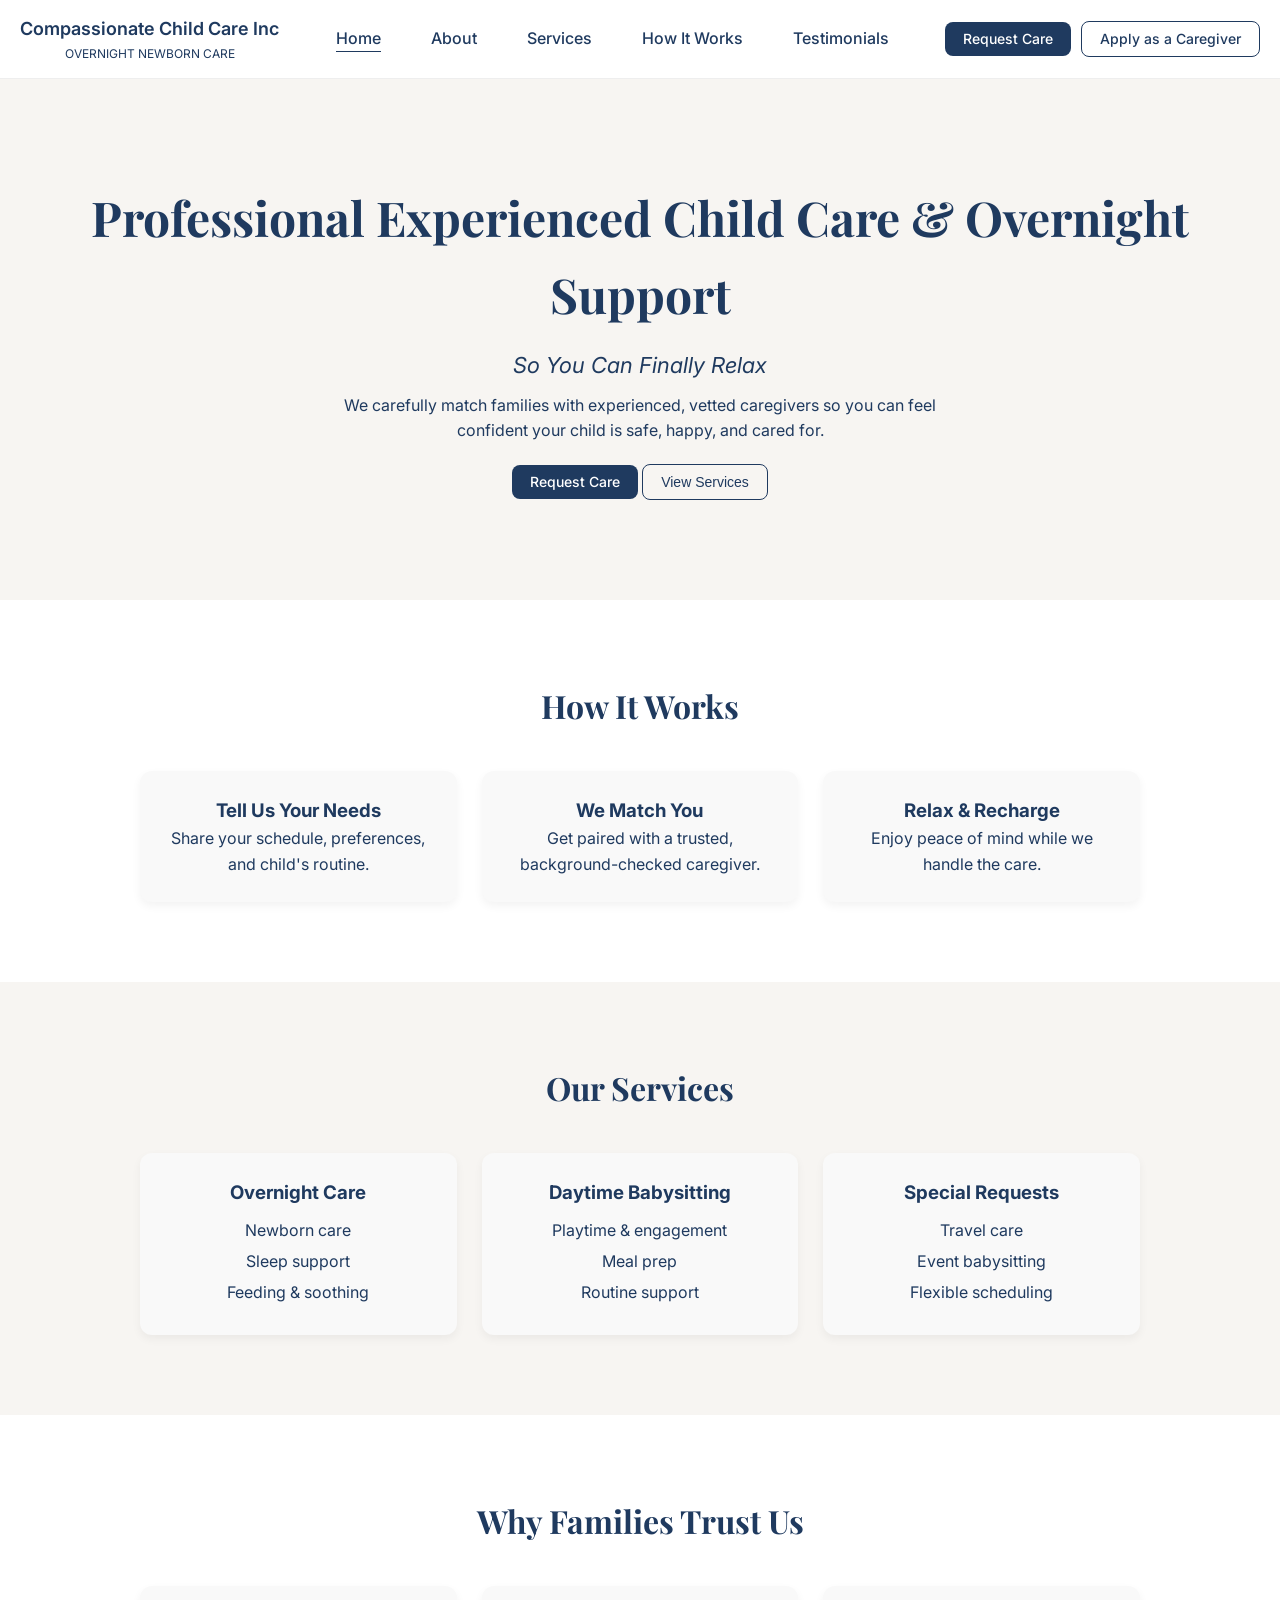
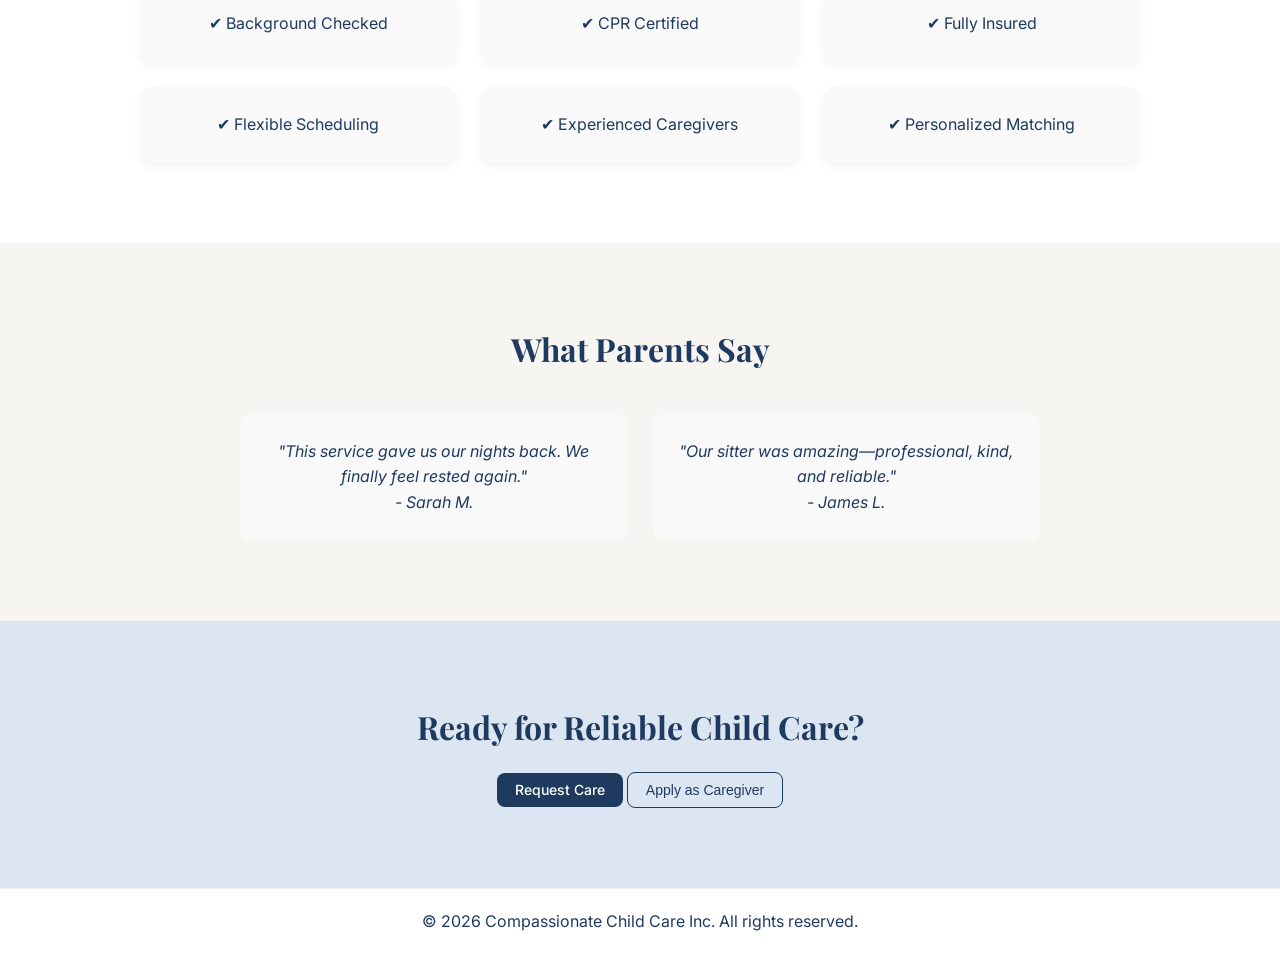
==== frontend/index.html @ 37cce836 "init" ====
<!DOCTYPE html>
<html lang="en">
    <head>
        <meta charset="UTF-8" />
        <meta name="viewport" content="width=device-width, initial-scale=1.0" />
        <title>Trusted Babysitter Care</title>

        <!-- Google Fonts -->
        <link
            href="https://fonts.googleapis.com/css2?family=Playfair+Display:wght@500;700&family=Inter:wght@300;400;500;600&display=swap"
            rel="stylesheet"
        />

        <!-- External CSS -->
        <link rel="stylesheet" href="styles.css" />
        <script src="https://ajax.googleapis.com/ajax/libs/jquery/3.7.1/jquery.min.js"></script>
    </head>
    <body>
        <!-- NAVBAR -->
        <header class="navbar">
            <div class="logo-container">
                <a href="index.html" class="logo"
                    >Compassionate Child Care Inc</a
                >
                <a href="index.html" class="sub-logo">OVERNIGHT NEWBORN CARE</a>
            </div>

            <nav class="nav-links">
                <a href="index.html" class="selected-tab">Home</a>
                <a href="about.html">About</a>
                <a href="index.html#services">Services</a>
                <a href="index.html#how-it-works">How It Works</a>
                <a href="testimonials.html">Testimonials</a>
            </nav>

            <div class="nav-buttons">
                <a href="request.html" class="btn primary">Request Care</a>
                <a href="apply.html" class="btn secondary"
                    >Apply as a Caregiver</a
                >
            </div>

            <div class="menu-toggle" id="menu-toggle">☰</div>
        </header>

        <!-- MOBILE MENU -->
        <div class="mobile-menu" id="mobile-menu">
            <a href="index.html" class="selected-tab">Home</a>
            <a href="about.html">About</a>
            <a href="index.html#services">Services</a>
            <a href="index.html#how-it-works">How It Works</a>
            <a href="testimonials.html">Testimonials</a>
            <a href="request.html" class="btn primary full">Request Care</a>
            <a href="apply.html" class="btn secondary">Apply as a Caregiver</a>
        </div>

        <!-- HERO -->
        <section class="hero">
            <div class="hero-content">
                <h1>Professional Experienced Child Care & Overnight Support</h1>
                <p class="subtitle">So You Can Finally Relax</p>
                <p class="description">
                    We carefully match families with experienced, vetted
                    caregivers so you can feel confident your child is safe,
                    happy, and cared for.
                </p>
                <div class="hero-buttons">
                    <a href="request.html" class="btn primary">Request Care</a>
                    <button class="btn secondary">View Services</button>
                </div>
            </div>
        </section>

        <!-- HOW IT WORKS -->
        <section class="section light" id="how-it-works">
            <h2>How It Works</h2>

            <div class="grid-3">
                <div class="card">
                    <h3>Tell Us Your Needs</h3>
                    <p>
                        Share your schedule, preferences, and child's routine.
                    </p>
                </div>

                <div class="card">
                    <h3>We Match You</h3>
                    <p>
                        Get paired with a trusted, background-checked caregiver.
                    </p>
                </div>

                <div class="card">
                    <h3>Relax & Recharge</h3>
                    <p>Enjoy peace of mind while we handle the care.</p>
                </div>
            </div>
        </section>

        <!-- SERVICES -->
        <section class="section" id="services">
            <h2>Our Services</h2>

            <div class="grid-3">
                <div class="card">
                    <h3>Overnight Care</h3>
                    <ul>
                        <li>Newborn care</li>
                        <li>Sleep support</li>
                        <li>Feeding & soothing</li>
                    </ul>
                </div>

                <div class="card">
                    <h3>Daytime Babysitting</h3>
                    <ul>
                        <li>Playtime & engagement</li>
                        <li>Meal prep</li>
                        <li>Routine support</li>
                    </ul>
                </div>

                <div class="card">
                    <h3>Special Requests</h3>
                    <ul>
                        <li>Travel care</li>
                        <li>Event babysitting</li>
                        <li>Flexible scheduling</li>
                    </ul>
                </div>
            </div>
        </section>

        <!-- TRUST -->
        <section class="section light">
            <h2>Why Families Trust Us</h2>

            <div class="grid-3">
                <div class="card">✔ Background Checked</div>
                <div class="card">✔ CPR Certified</div>
                <div class="card">✔ Fully Insured</div>
                <div class="card">✔ Flexible Scheduling</div>
                <div class="card">✔ Experienced Caregivers</div>
                <div class="card">✔ Personalized Matching</div>
            </div>
        </section>

        <!-- TESTIMONIALS -->
        <section class="section">
            <h2>What Parents Say</h2>

            <div class="grid-2">
                <div class="testimonial">
                    <p>
                        "This service gave us our nights back. We finally feel
                        rested again."
                    </p>
                    <span>- Sarah M.</span>
                </div>

                <div class="testimonial">
                    <p>
                        "Our sitter was amazing—professional, kind, and
                        reliable."
                    </p>
                    <span>- James L.</span>
                </div>
            </div>
        </section>

        <!-- CTA -->
        <section class="cta-section">
            <h2>Ready for Reliable Child Care?</h2>
            <div>
                <a href="request.html" class="btn primary">Request Care</a>
                <button class="btn secondary">Apply as Caregiver</button>
            </div>
        </section>

        <!-- FOOTER -->
        <footer>
            <p>© 2026 Compassionate Child Care Inc. All rights reserved.</p>
        </footer>
    </body>
    <script src="script.js"></script>
</html>
---- frontend/styles.css ----
/* RESET */
* {
    margin: 0;
    padding: 0;
    box-sizing: border-box;
}

body {
    font-family: "Inter", sans-serif;
    background: #f7f5f2;
    color: #1f3a5f;
    line-height: 1.6;
}

/* NAVBAR */
.navbar {
    display: flex;
    justify-content: space-between;
    align-items: center;
    padding: 20px 40px;
    background: white;
    border-bottom: 1px solid #eee;
}

.navbar nav a {
    margin: 0 15px;
    text-decoration: none;
    color: #1f3a5f;
    font-weight: 500;
}

.logo {
    font-weight: 600;
}

.nav-buttons {
    display: flex;
    gap: 10px;
}

/* HERO */
.hero {
    text-align: center;
    padding: 100px 20px;
}

.hero h1 {
    font-family: "Playfair Display", serif;
    font-size: 48px;
    margin-bottom: 15px;
}

.subtitle {
    font-style: italic;
    font-size: 22px;
    margin-bottom: 10px;
}

.description {
    max-width: 600px;
    margin: 0 auto 20px;
}

/* SECTIONS */
.section {
    padding: 80px 20px;
    text-align: center;
}

.section.light {
    background: #ffffff;
}

h2 {
    font-family: "Playfair Display", serif;
    margin-bottom: 40px;
    font-size: 32px;
}

/* GRID */
.grid-3 {
    display: grid;
    grid-template-columns: repeat(3, 1fr);
    gap: 25px;
    max-width: 1000px;
    margin: auto;
}

.grid-2 {
    display: grid;
    grid-template-columns: repeat(2, 1fr);
    gap: 25px;
    max-width: 800px;
    margin: auto;
}

/* CARD */
.card {
    background: #f9f9f9;
    padding: 25px;
    border-radius: 12px;
    box-shadow: 0 4px 10px rgba(0, 0, 0, 0.05);
}

.card ul {
    list-style: none;
    margin-top: 10px;
}

.card ul li {
    margin: 5px 0;
}

/* TESTIMONIAL */
.testimonial {
    background: #f9f9f9;
    padding: 25px;
    border-radius: 12px;
    font-style: italic;
}

/* CTA */
.cta-section {
    text-align: center;
    padding: 80px 20px;
    background: #dce6f2;
}

.cta-section h2 {
    margin-bottom: 20px;
}

/* BUTTONS */
.btn {
    padding: 12px 22px;
    border-radius: 8px;
    border: none;
    cursor: pointer;
    font-weight: 500;
}

.btn.primary {
    background: #1f3a5f;
    color: white;
}

.btn.secondary {
    background: transparent;
    border: 1px solid #1f3a5f;
    color: #1f3a5f;
}

/* FOOTER */
footer {
    text-align: center;
    padding: 20px;
    background: white;
    border-top: 1px solid #eee;
}

/* FORM PAGE */

.form-title {
    font-family: "Playfair Display", serif;
    font-size: 40px;
    text-align: center;
}

.form-subtitle {
    text-align: center;
    margin-top: 10px;
    margin-bottom: 40px;
}

.form-section {
    max-width: 800px;
    margin: auto;
    padding: 20px;
}

.care-form {
    display: flex;
    flex-direction: column;
    gap: 15px;
}

.care-form h2 {
    margin-top: 30px;
    font-size: 22px;
    text-align: left;
}

.care-form input,
.care-form textarea,
select {
    padding: 12px;
    border-radius: 8px;
    border: 1px solid #ddd;
    font-family: "Inter", sans-serif;
    font-size: 14px;
    width: 100%;
}

.care-form textarea {
    min-height: 100px;
    resize: vertical;
}

.checkbox {
    display: flex;
    align-items: center;
    gap: 10px;
    font-size: 14px;
}

.full {
    width: 100%;
    margin-top: 20px;
}
/* BUTTON BASE */
.btn {
    display: inline-block;
    padding: 10px 18px; /* reduced from 12x22 */
    border-radius: 8px;
    border: none;
    cursor: pointer;
    font-weight: 500;
    font-size: 14px;
    text-decoration: none; /* fixes <a> buttons */
    line-height: 1;
    white-space: nowrap;
}

.nav-buttons {
    display: flex;
    gap: 10px;
    align-items: center;
}

/* PRIMARY */
.btn.primary {
    background: #1f3a5f;
    color: white;
}

/* SECONDARY */
.btn.secondary {
    background: transparent;
    border: 1px solid #1f3a5f;
    color: #1f3a5f;
}

/* FULL WIDTH (form submit only) */
.btn.full {
    width: 100%;
    padding: 12px; /* slightly larger ONLY for submit */
}

.logo-container {
    display: flex;
    align-items: center;
    justify-content: center;
    flex-direction: column;
    gap: 0px;
}

.logo {
    font-weight: 600;
    text-decoration: none;
    color: #1f3a5f;
    font-size: 18px;
}
.sub-logo {
    font-weight: 400;
    text-decoration: none;
    color: #1f3a5f;
    font-size: 12px;
}

.btn.primary:hover {
    opacity: 0.9;
}

.btn.secondary:hover {
    background: #1f3a5f;
    color: white;
}

/* RESPONSIVE */
@media (max-width: 900px) {
    .grid-3 {
        grid-template-columns: 1fr;
    }

    .grid-2 {
        grid-template-columns: 1fr;
    }

    .hero h1 {
        font-size: 36px;
    }

    .navbar {
        flex-direction: column;
        gap: 15px;
    }
}

/* NAVBAR BASE */
.navbar {
    display: flex;
    justify-content: space-between;
    align-items: center;
    padding: 15px 20px;
    background: white;
    border-bottom: 1px solid #eee;
    position: relative;
}

.nav-links {
    display: flex;
    gap: 20px;
}

.menu-toggle {
    display: none;
    font-size: 24px;
    cursor: pointer;
}

/* MOBILE MENU */
.mobile-menu {
    display: none;
    flex-direction: column;
    gap: 15px;
    padding: 20px;
    background: white;
    border-bottom: 1px solid #eee;
}

.mobile-menu a {
    text-decoration: none;
    color: #1f3a5f;
    font-weight: 500;
}

.form-group {
    display: flex;
    flex-direction: column;
}

.error-message {
    color: #c0392b;
    font-size: 12px;
    margin-top: 4px;
    min-height: 14px;
}

input.error,
textarea.error,
select.error {
    border: 1px solid #c0392b;
    background: #fff5f5;
}

/* LOADER OVERLAY */
.loader {
    position: fixed;
    top: 0;
    left: 0;
    width: 100%;
    height: 100%;
    background: rgba(247, 245, 242, 0.95);
    display: flex;
    flex-direction: column;
    align-items: center;
    justify-content: center;
    z-index: 9999;
}

.loader.hidden {
    display: none;
}

.spinner {
    width: 40px;
    height: 40px;
    border: 4px solid #ddd;
    border-top: 4px solid #1f3a5f;
    border-radius: 50%;
    animation: spin 1s linear infinite;
    margin-bottom: 15px;
}

@keyframes spin {
    to {
        transform: rotate(360deg);
    }
}

/* TOAST */
.toast {
    position: fixed;
    bottom: 30px;
    right: 30px;
    background: #1f3a5f;
    color: white;
    padding: 14px 20px;
    border-radius: 10px;
    box-shadow: 0 8px 20px rgba(0, 0, 0, 0.15);
    font-size: 14px;
    z-index: 10000;
    opacity: 0;
    transform: translateY(20px);
    transition: all 0.3s ease;
}

.toast.show {
    opacity: 1;
    transform: translateY(0);
}

.toast.error {
    background: #c0392b;
}

.about-block {
    margin-bottom: 40px;
}

.about-list {
    text-align: left;
    max-width: 600px;
    margin: 0 auto;
    padding-left: 20px;
}

.about-list li {
    margin: 8px 0;
}

.about-container {
    max-width: 700px;
    margin: 0 auto;
    padding: 20px;
}

.about-card {
    background: white;
    padding: 30px;
    border-radius: 14px;
    box-shadow: 0 8px 20px rgba(0, 0, 0, 0.06);
    line-height: 1.7;
}

.about-intro {
    font-weight: 600;
    font-size: 18px;
    margin-bottom: 15px;
}

.about-card p {
    margin-bottom: 15px;
}

.selected-tab {
    border-bottom: 1px solid #1f3a5f;
}

html {
    scroll-behavior: smooth;
}

section {
    scroll-margin-top: 100px; /* adjust based on navbar height */
}

.testimonials-container {
    max-width: 1100px;
    margin: 0 auto;
    padding: 20px;
    display: grid;
    grid-template-columns: repeat(auto-fit, minmax(280px, 1fr));
    gap: 25px;
}

.testimonial-card {
    background: white;
    padding: 25px;
    border-radius: 14px;
    box-shadow: 0 8px 20px rgba(0, 0, 0, 0.06);
    display: flex;
    flex-direction: column;
    justify-content: space-between;
}

.quote {
    font-size: 15px;
    line-height: 1.6;
    margin-bottom: 15px;
    color: #333;
}

.author {
    font-weight: 600;
    font-size: 14px;
    color: #1f3a5f;
}

/* MULTI STEP FORM */
.form-step {
    display: none;
}

.form-step.active {
    display: block;
}

/* PROGRESS BAR */
.progress-container {
    max-width: 600px;
    margin: 0 auto 30px;
}

.progress-bar {
    width: 100%;
    height: 6px;
    background: #eee;
    border-radius: 10px;
    overflow: hidden;
}

.progress-fill {
    height: 100%;
    width: 0%;
    background: #1f3a5f;
    transition: width 0.3s ease;
}

.progress-steps {
    display: flex;
    justify-content: space-between;
    font-size: 12px;
    margin-top: 8px;
    color: #777;
}

/* NAV BUTTONS */
.form-nav {
    display: flex;
    justify-content: space-between;
    margin-top: 25px;
}

.form-nav .btn {
    min-width: 120px;
}

/* MOBILE STYLES */
@media (max-width: 768px) {
    .nav-links,
    .nav-buttons {
        display: none;
    }

    .menu-toggle {
        display: block;
    }

    .mobile-menu.active {
        display: flex;
    }

    .logo {
        font-size: 16px;
    }
}
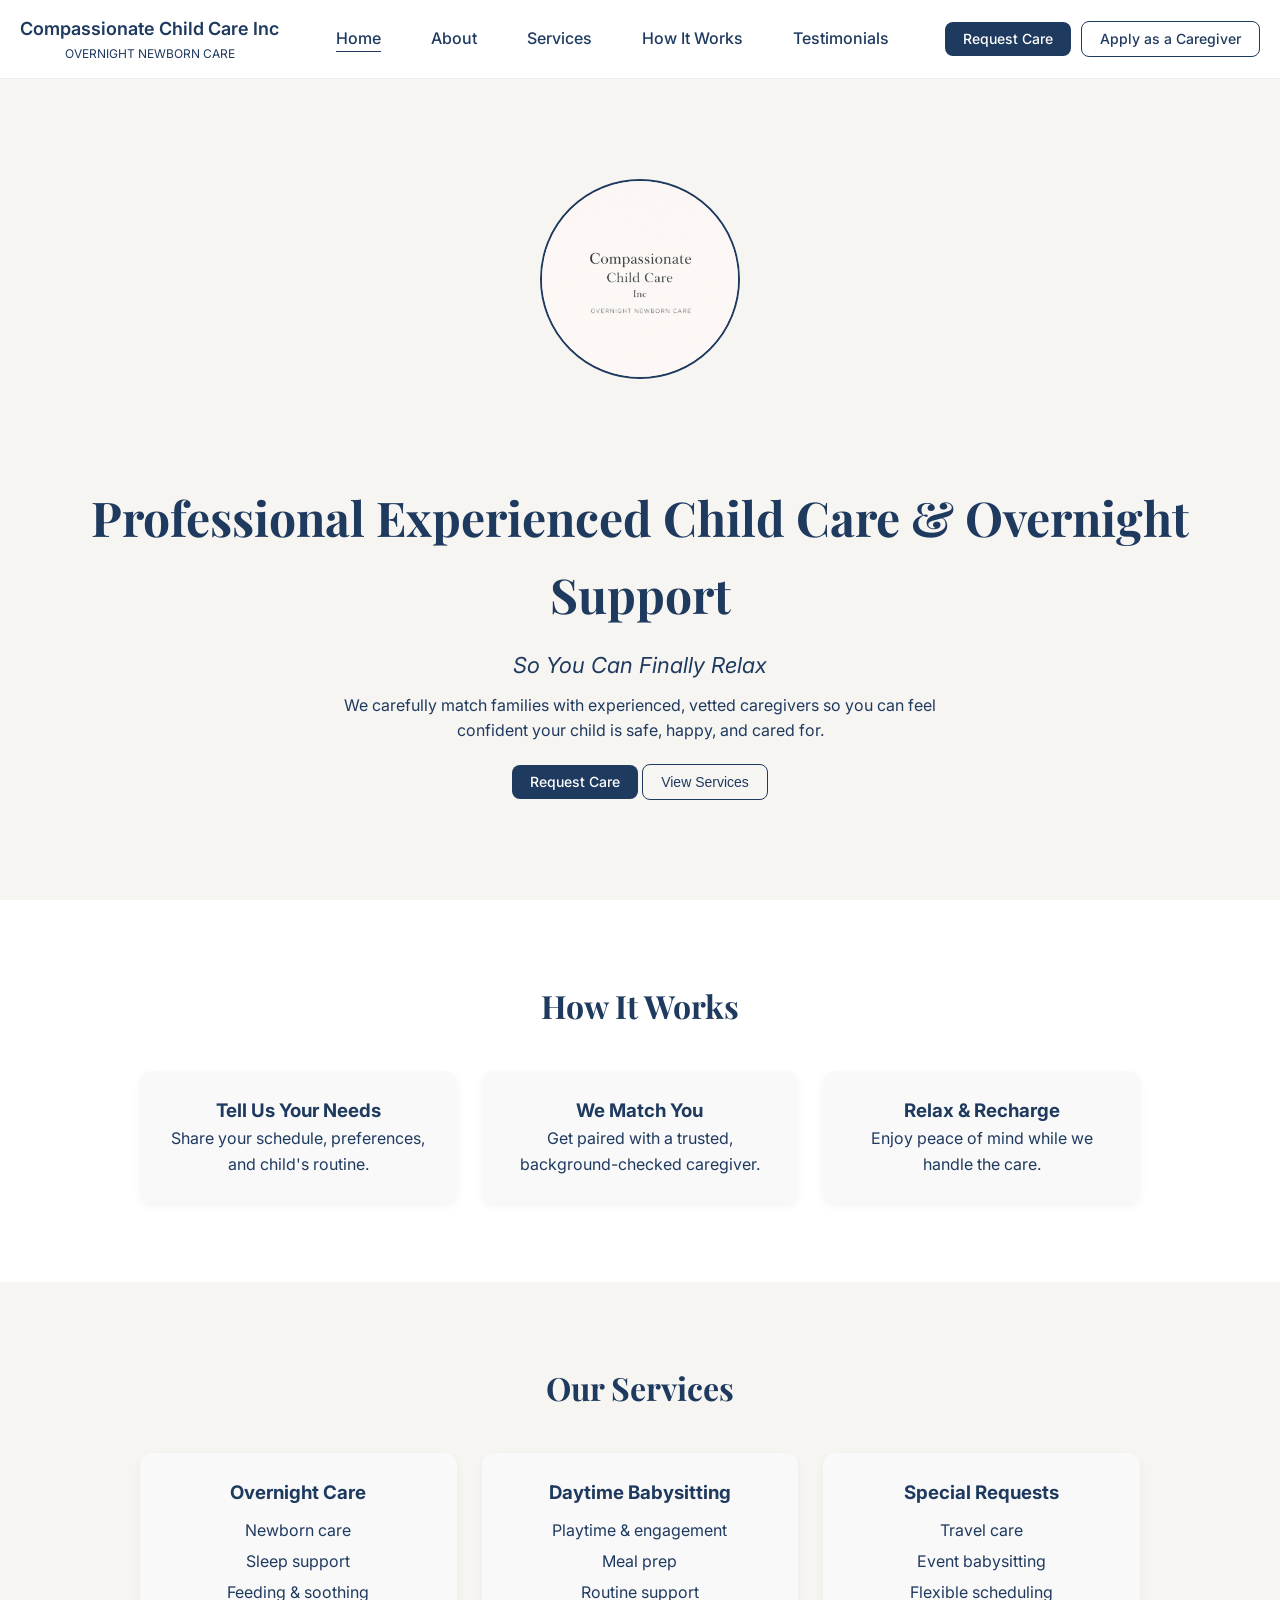
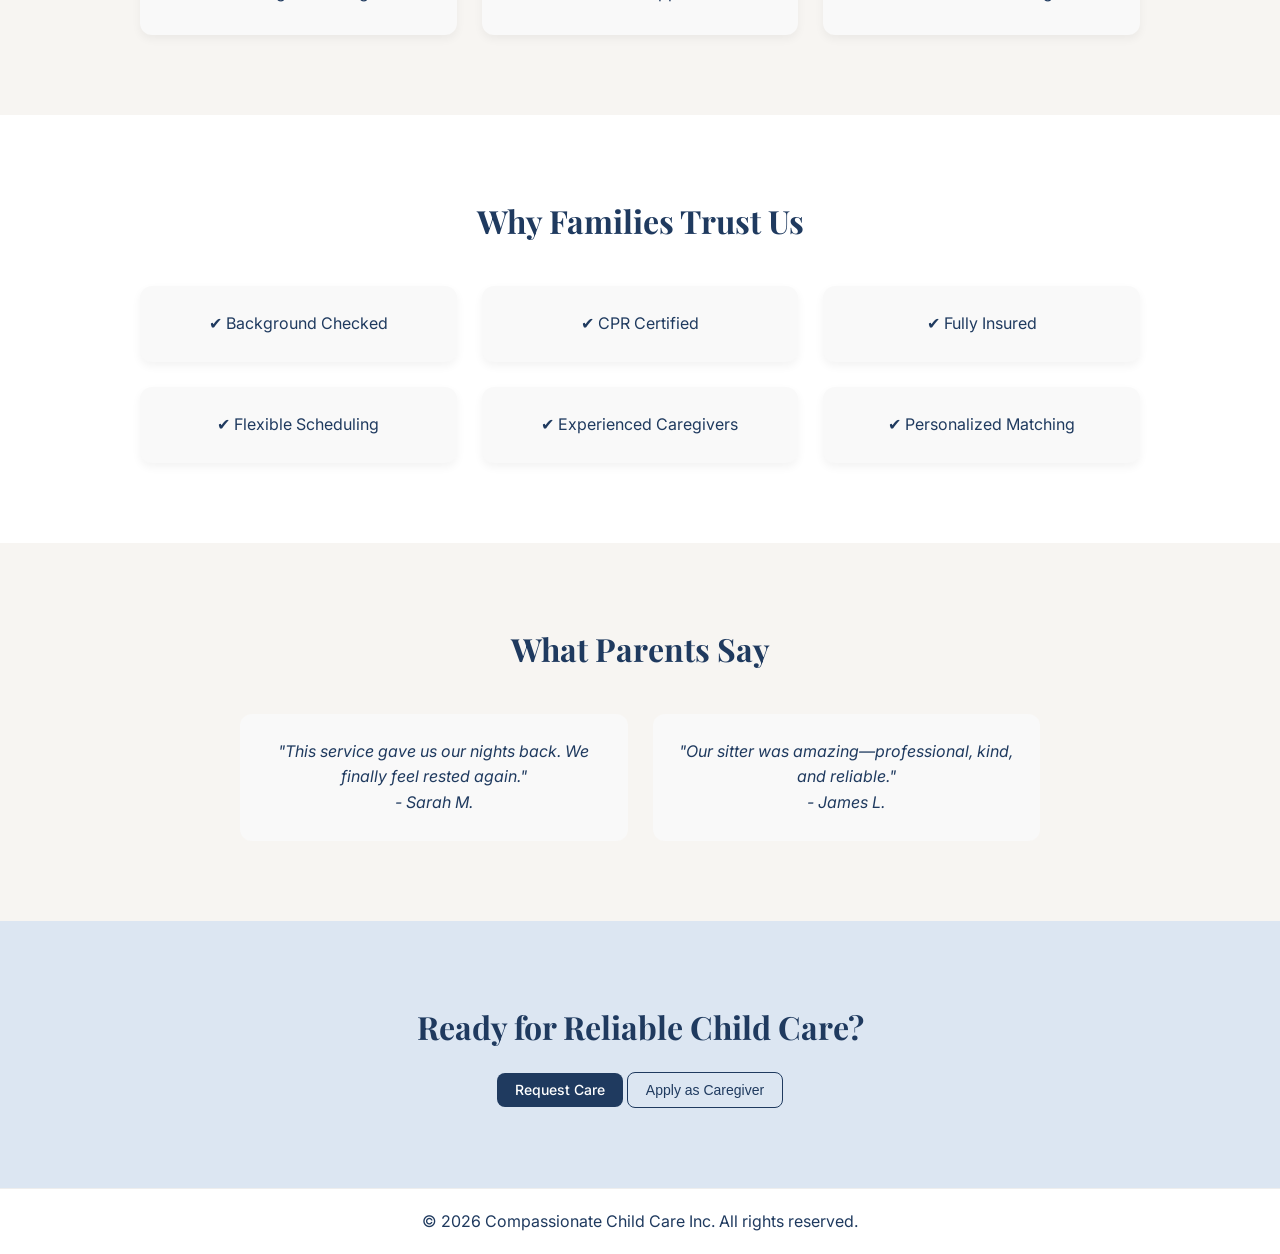
==== commit 2f0aa04b: "More changes" ====
--- a/frontend/index.html
+++ b/frontend/index.html
@@ -3,7 +3,7 @@
     <head>
         <meta charset="UTF-8" />
         <meta name="viewport" content="width=device-width, initial-scale=1.0" />
-        <title>Trusted Babysitter Care</title>
+        <title>Compassionate Child Care Inc.</title>
 
         <!-- Google Fonts -->
         <link
@@ -14,6 +14,9 @@
         <!-- External CSS -->
         <link rel="stylesheet" href="styles.css" />
         <script src="https://ajax.googleapis.com/ajax/libs/jquery/3.7.1/jquery.min.js"></script>
+        <link rel="icon" href="favicon.ico" type="image/x-icon" />
+        <link rel="icon" type="image/png" sizes="32x32" href="favicon.png" />
+        <link rel="icon" type="image/png" sizes="16x16" href="favicon.png" />
     </head>
     <body>
         <!-- NAVBAR -->
@@ -52,6 +55,10 @@
             <a href="testimonials.html">Testimonials</a>
             <a href="request.html" class="btn primary full">Request Care</a>
             <a href="apply.html" class="btn secondary">Apply as a Caregiver</a>
+        </div>
+
+        <div class="hero-logo-container">
+            <img src="images/CCC_logo.jpg" class="hero-logo" />
         </div>
 
         <!-- HERO -->
--- a/frontend/styles.css
+++ b/frontend/styles.css
@@ -556,6 +556,20 @@
     min-width: 120px;
 }
 
+.hero-logo-container {
+    display: flex;
+    align-items: center;
+    justify-content: center;
+    padding-top: 100px;
+}
+
+.hero-logo {
+    width: 200px;
+    height: 200px;
+    border-radius: 200px;
+    border: 2px solid #1f3a5f;
+}
+
 /* MOBILE STYLES */
 @media (max-width: 768px) {
     .nav-links,
